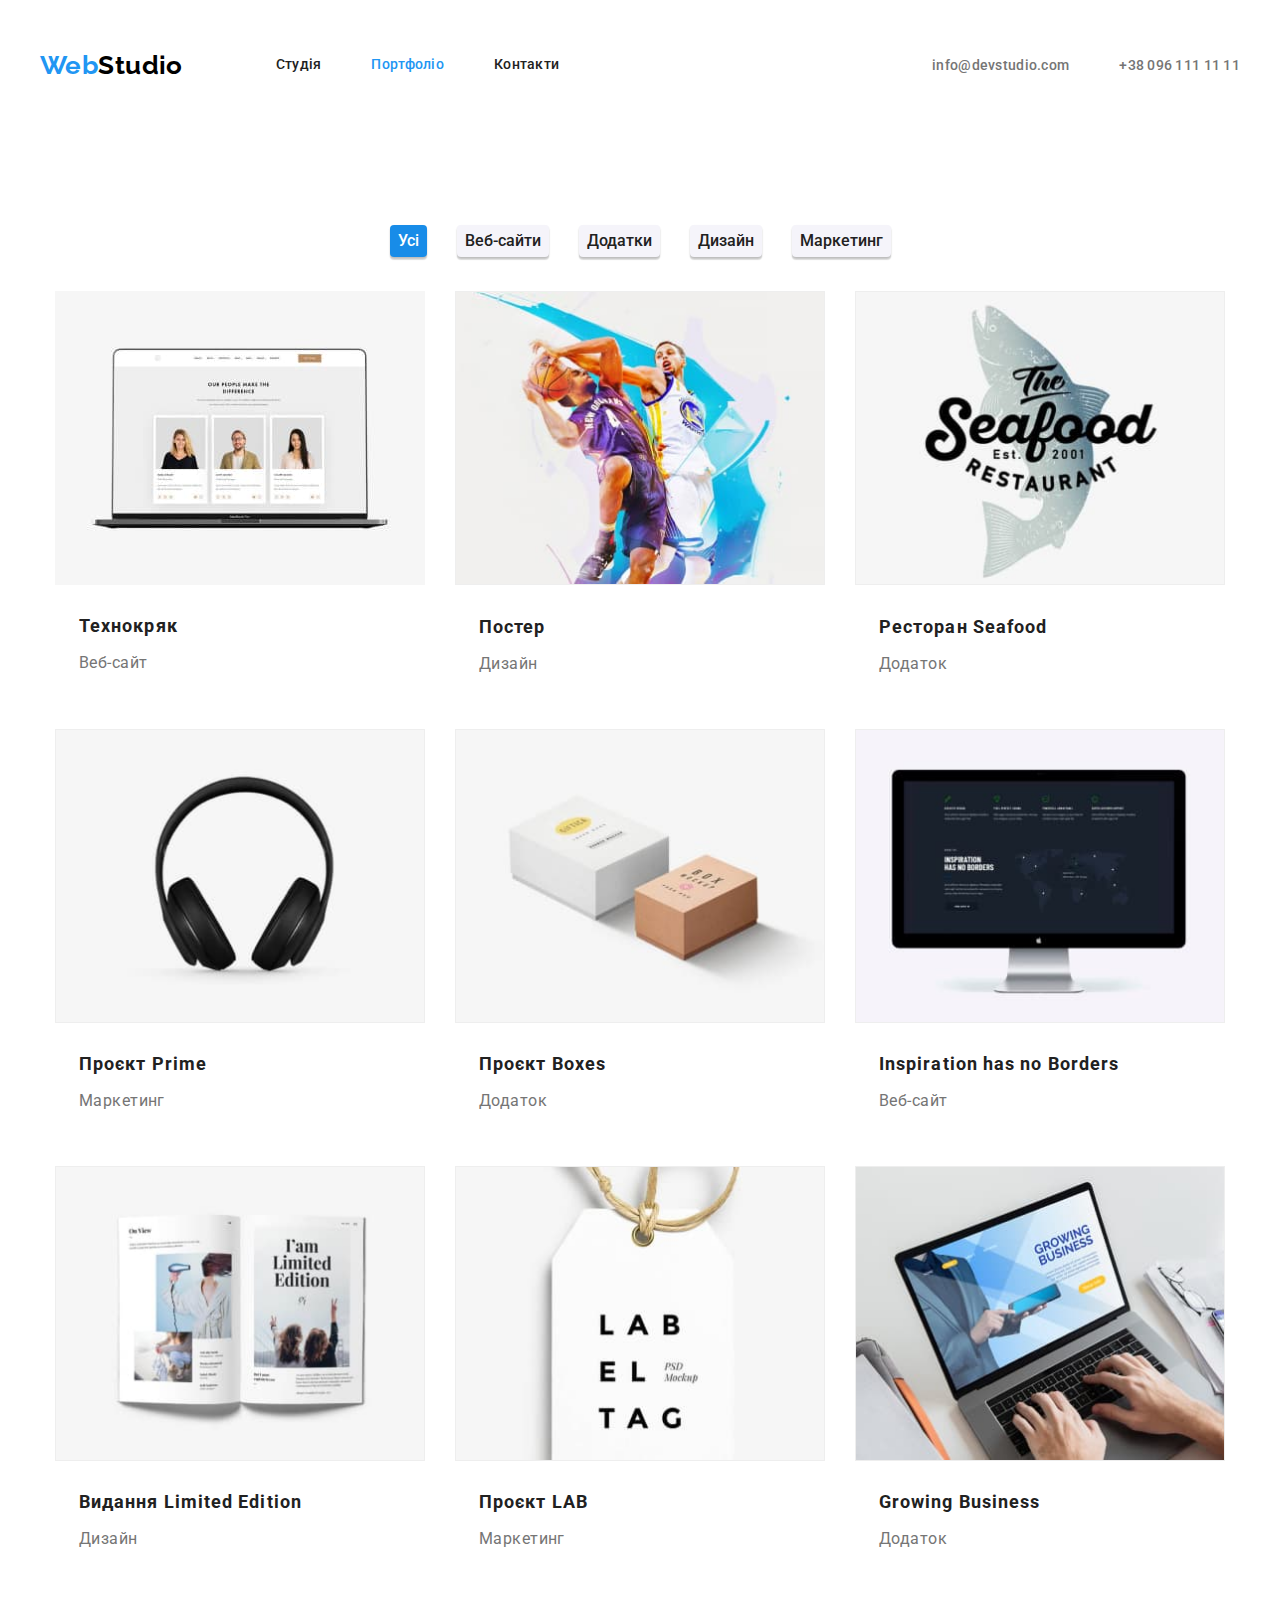
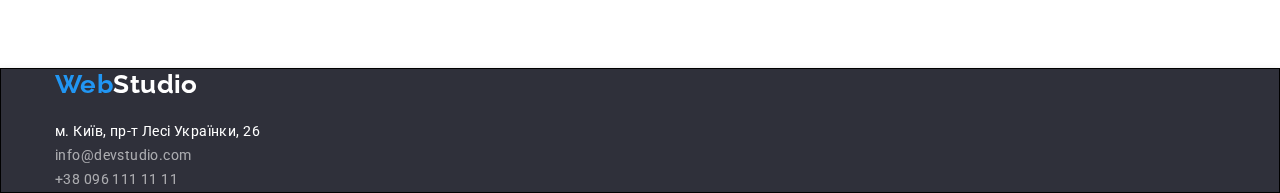
==== portfolio.html @ 43168169 "корректирует названия контейнеров" ====
<!DOCTYPE html>
<html lang="uk">
  <head>
    <meta charset="UTF-8" />
    <meta http-equiv="X-UA-Compatible" content="IE=edge" />
    <meta name="viewport" content="width=device-width, initial-scale=1.0" />
    <title>Document</title>
    <link
      href="https://fonts.googleapis.com/css2?family=Raleway:wght@700&family=Roboto:wght@400;500;700;900&display=swap"
      rel="stylesheet"
    />
    <link
      rel="stylesheet"
      href="https://cdnjs.cloudflare.com/ajax/libs/modern-normalize/1.1.0/modern-normalize.min.css"
    />
    <link rel="stylesheet" href="./css/styles.css" />
  </head>

  <body>
    <header>
      <div class="header container">
        <nav class="main nav">
          <a class="logo" href="./index.html"
            ><span class="color-logo">Web</span
            ><span class="black-logo">Studio</span></a
          >

          <ul class="link container">
            <li><a class="link" href="./index.html">Студія</a></li>
            <li>
              <a class="link current" href="./portfolio.html">Портфоліо</a>
            </li>
            <li><a class="link" href="#">Контакти</a></li>
          </ul>
        </nav>

        <ul class="contact container">
          <li>
            <a href="mailto:info@devstudio.com" class="contacts"
              >info@devstudio.com</a
            >
          </li>

          <li>
            <a href="tel:+380961111111" class="contacts">+38 096 111 11 11</a>
          </li>
        </ul>
      </div>
    </header>
    <main>
      <section class="section">
        <div class="buttons container">
          <h1 class="portfolio-title"></h1>
          <ul class="portfolio-list">
            <li>
              <button class="active button" type="button">Усі</button>
            </li>
            <li>
              <button class="portfolio-nav-button" type="button">
                Веб-сайти
              </button>
            </li>
            <li>
              <button class="portfolio-nav-button" type="button">
                Додатки
              </button>
            </li>
            <li>
              <button class="portfolio-nav-button" type="button">Дизайн</button>
            </li>
            <li>
              <button class="portfolio-nav-button" type="button">
                Маркетинг
              </button>
            </li>
          </ul>
        </div>

        <div class="post-list container">
          <ul class="images container">
            <li>
              <img
                src="./images/techno.jpg"
                alt="Презентація"
                width="370"
                height="294"
                class="demonstration-image-techno"
              />
              <div class="demonstration container">
                <h2 class="demonstration-title">Технокряк</h2>
                <p class="demonstration-text">Веб-сайт</p>
              </div>
            </li>
            <li>
              <img
                src="./images/basketball.jpg"
                alt="basketball"
                width="370"
                height="294"
                class="demonstration-image-basketball"
              />
              <div class="demonstration container">
                <h2 class="demonstration-title">Постер</h2>
                <p class="demonstration-text">Дизайн</p>
              </div>
            </li>
            <li>
              <img
                src="./images/fish.jpg"
                alt="Рибний ресторан"
                width="370"
                height="294"
                class="demonstration-image-fish"
              />
              <div class="demonstration container">
                <h2 class="demonstration-title">Ресторан Seafood</h2>
                <p class="demonstration-text">Додаток</p>
              </div>
            </li>
            <li>
              <img
                src="./images/headphones.jpg"
                alt="Навушники"
                width="370"
                height="294"
                class="demonstration-image-headphones"
              />
              <div class="demonstration container">
                <h2 class="demonstration-title">Проєкт Prime</h2>
                <p class="demonstration-text">Маркетинг</p>
              </div>
            </li>
            <li>
              <img
                src="./images/boxes.jpg"
                alt="Коробки"
                width="370"
                height="294"
                class="demonstration-image-boxes"
              />
              <div class="demonstration container">
                <h2 class="demonstration-title">Проєкт Boxes</h2>
                <p class="demonstration-text">Додаток</p>
              </div>
            </li>
            <li>
              <img
                src="./images/monitor.jpg"
                alt="Монітор"
                width="370"
                height="294"
                class="demonstration-image-monitor"
              />
              <div class="demonstration container">
                <h2 class="demonstration-title">Inspiration has no Borders</h2>
                <p class="demonstration-text">Веб-сайт</p>
              </div>
            </li>
            <li>
              <img
                src="./images/book.jpg"
                alt="Книга лімітоване видання"
                width="370"
                height="294"
                class="demonstration-image-book"
              />
              <div class="demonstration container">
                <h2 class="demonstration-title">Видання Limited Edition</h2>
                <p class="demonstration-text">Дизайн</p>
              </div>
            </li>
            <li>
              <img
                src="./images/lab.jpg"
                alt="Проект лаб"
                width="370"
                height="294"
                class="demonstration-image-lab"
              />
              <div class="demonstration container">
                <h2 class="demonstration-title">Проєкт LAB</h2>
                <p class="demonstration-text">Маркетинг</p>
              </div>
            </li>
            <li>
              <img
                src="./images/notebook.jpg"
                alt="Навчання на ноутбуці"
                width="370"
                height="294"
                class="demonstration-image-notebook"
              />
              <div class="demonstration container">
                <h2 class="demonstration-title">Growing Business</h2>
                <p class="demonstration-text">Додаток</p>
              </div>
            </li>
          </ul>
        </div>
      </section>
    </main>
    <footer class="footer">
      <div class="container-footer">
        <a class="footer-logo" href="./index.html"
          ><span class="color-logo">Web</span
          ><span class="white-logo">Studio</span></a
        >
        <address>
          <ul class="footer-list">
            <li>
              <a href="#" class="footer-adress">
                м. Київ, пр-т Лесі Українки, 26</a
              >
            </li>
            <li>
              <a href="mailto:info@devstudio.com" class="footer-contact"
                >info@devstudio.com</a
              >
            </li>
            <li>
              <a href="tel:+380961111111" class="footer-contact"
                >+38 096 111 11 11</a
              >
            </li>
          </ul>
        </address>
      </div>
    </footer>
  </body>
</html>
---- css/styles.css ----
:root {
  --color: #ffffff;
  --primary-text-color: #757575;
  --header-color: #212121;
  --accent-color: #2196f3;
  --accent-btn-color: #188ce8;
}

body {
  color: var(--color);
  font-family: "Roboto", sans-serif;
  letter-spacing: 0.03em;
  font-size: 14px;
  color: var(--header-color);
}

ul {
  list-style: none;
}

a {
  text-decoration: none;
}

h1,
h2,
h3,
p ul {
  margin: 0;
}

/* Container */

.container {
  padding-top: 94px;
  padding-bottom: 94px;
  margin-left: auto;
  margin-right: auto;
  padding: 0;
  margin: 0;
}

.section {
  padding-top: 94px;
  padding-bottom: 94px;
}

.section.work {
  padding-left: 15px;
  padding-right: 15px;
  margin: 0;
  padding-top: 0;
  padding-bottom: 0;
}

.section.comand {
  padding-left: 15px;
  padding-right: 15px;
}

.section.peculiarities {
  padding-left: 15px;
  padding-right: 15px;
}

.header {
  padding: 25px 0;
}

.container.header {
  display: flex;
  width: 1200px;
  margin-left: auto;
  margin-right: auto;
  justify-content: center;
  align-items: center;
}

.main.nav {
  display: flex;
}

.container.link {
  display: flex;
  align-items: center;
  column-gap: 50px;
  padding: 0;
  margin: 0;
}

.container.contact {
  display: flex;
  column-gap: 50px;
  margin-left: auto;
  padding-top: 32px;
  padding-bottom: 32px;
}

.container.hero {
  width: 1200px;
  flex-wrap: wrap;
  flex-direction: column;
  margin-left: auto;
  margin-right: auto;
}

.container.peculiarities {
  display: flex;
  margin-left: auto;
  margin-right: auto;
  padding-left: 15px;
  padding-right: 15px;
  align-items: center;
  width: 1200px;
}

.footer-logo {
  display: flex;
  margin: 0;
  padding: 0;
  margin-bottom: 20px;
}

.peculiarities-list {
  display: flex;
  margin: 0;
  padding: 0;
  column-gap: 30px;
}

.peculiarities-text {
  display: flex;
  padding: 0;
  margin: 0;
  column-gap: 30px;
}

.container.work {
  display: flex;
  width: 1200px;
  margin-left: auto;
  margin-right: auto;
  padding-left: 15px;
  padding-right: 15px;
  flex-wrap: wrap;
  justify-content: center;
}

.section-work-image-first,
.section-work-image-second,
.section-work-image-trird {
  box-shadow: 0px 1px 3px rgba(0, 0, 0, 0.12), 0px 1px 1px rgba(0, 0, 0, 0.14),
    0px 2px 1px rgba(0, 0, 0, 0.2);
  border-radius: 0px 0px 4px 4px;
  max-width: 100%;
}

.container.comand {
  display: flex;
  width: 1200px;
  margin-left: auto;
  margin-right: auto;
  padding-left: 15px;
  padding-right: 15px;
  flex-wrap: wrap;
  justify-content: center;
}

.section-comand-title {
  margin-bottom: 50px;
}

.section-comand-list {
  display: flex;
  padding: 0;
  margin: 0;
  column-gap: 30px;
}

.logo {
  display: flex;
  margin: 0;
  padding: 0;
  padding-top: 24px;
  padding-bottom: 25px;
  margin-right: 93px;
}

.visually-hidden {
  position: absolute;
  white-space: nowrap;
  width: 1px;
  height: 1px;
  overflow: hidden;
  border: 0;
  padding: 0;
  clip: rect(0 0 0 0);
  clip-path: inset(50%);
  margin: -1px;
}

.color-logo {
  font-family: "Raleway";
  font-style: normal;
  font-weight: 700;
  font-size: 26px;
  line-height: 1.19;
  color: var(--accent-color);
}

.black-logo {
  font-family: "Raleway";
  font-style: normal;
  font-weight: 700;
  font-size: 26px;
  line-height: 1.19;
  color: #000000;
}

.link.current {
  font-weight: 500;
  line-height: 1.14;
  letter-spacing: 0.02em;
  color: var(--accent-color);
  text-decoration: none;
}

.link {
  font-weight: 500;
  line-height: 1.14;
  letter-spacing: 0.02em;
  color: var(--header-color);
}

.contacts {
  color: var(--primary-text-color);
  font-weight: 500;
  line-height: 1.14;
  letter-spacing: 0.02em;
}

.section.hero {
  padding-top: 200px;
  padding-bottom: 200px;
  background: #2f303a;
}

.hero {
  margin-left: 0;
  margin-right: 0;
  align-items: center;
  padding-bottom: 30px;

  font-weight: 900;
  font-size: 44px;
  line-height: 1.36;
  text-align: center;
  letter-spacing: 0.06em;
  text-transform: uppercase;
  color: var(--color);
}

.section-hero-button:hover {
  box-shadow: 0px 4px 4px rgba(0, 0, 0, 0.15);
  border-radius: 4px;
}

.section-hero-button:focus {
  box-shadow: 0px 4px 4px rgba(0, 0, 0, 0.15);
  border-radius: 4px;
}

.section-hero-button {
  padding-top: 10px;
  padding-bottom: 10px;
  padding-left: 32px;
  padding-right: 32px;

  background: var(--accent-btn-color);
  cursor: pointer;
  box-shadow: 0px 4px 4px rgba(0, 0, 0, 0.15);
  border-radius: 4px;
  font-family: inherit;
  font-style: normal;
  font-weight: 700;
  font-size: 16px;
  line-height: 1.88;
  align-items: center;
  text-align: center;
  letter-spacing: 0.06em;
  color: var(--color);
  border: none;
}

.container-about {
  width: 270px;
}

.peculiarities-title {
  font-size: 14px;
  line-height: 1.14;
  text-transform: uppercase;
  margin-bottom: 10px;
}

.peculiarities-text {
  line-height: 1.71;
  color: var(--primary-text-color);
}

.section-title {
  margin-bottom: 50px;
  text-align: center;
  font-size: 36px;
  line-height: 1.16;
}

.container-work-list {
  padding: 0;
  margin: 0;
  display: flex;
  column-gap: 30px;
}

.section-comand-title {
  font-size: 36px;
  line-height: 1.17;
  text-align: center;
}

.section-comand {
  filter: drop-shadow(0px 4px 4px rgba(0, 0, 0, 0.25));
}

.section-comand-list {
  background: #f5f4fa;
  box-shadow: 0px 4px 4px rgba(0, 0, 0, 0.25);
}

.section-comand-image-first,
.section-comand-image-second,
.section-comand-image-trird,
.section-comand-image-fourth {
  max-width: 100%;
  height: auto;
  background: var(--color);
  border-radius: 0px 0px 4px 4px;
}

.section-comand-name {
  padding-bottom: 10px;
  font-weight: 500;
  font-size: 16px;
  line-height: 1.19;
  text-align: center;
}

.section-comand-text {
  margin: 0;
  margin-bottom: 30px;
  padding: 0;
  font-size: 16px;
  line-height: 1.19;
  text-align: center;
  color: var(--primary-text-color);
}

.portfolio.nav {
  padding-top: 94px;
  padding-bottom: 94px;
}

.container.buttons {
  align-items: center;
  display: flex;
  padding: 0;
  margin: 0;
  margin-left: auto;
  margin-right: auto;
  padding-left: 15px;
  padding-right: 15px;
  flex-wrap: wrap;
  width: 1200px;
  justify-content: center;
  margin-bottom: 34px;
}

.portfolio-nav {
  filter: drop-shadow(0px 4px 4px rgba(0, 0, 0, 0.25));
}

.portfolio-list {
  display: flex;
  padding: 0;
  margin: 0;
  column-gap: 30px;
}

.demonstration-image-techno,
.demonstration-image-basketball,
.demonstration-image-fish,
.demonstration-image-headphones,
.demonstration-image-boxes,
.demonstration-image-monitor,
.demonstration-image-book,
.demonstration-image-lab,
.demonstration-image-notebook {
  max-width: 100%;
  height: auto;
}

.container.post-list {
  display: flex;
  padding: 0;
  margin: 0;
  width: 1200px;
  margin-left: auto;
  margin-right: auto;
  padding-left: 15px;
  padding-right: 15px;
}

.container.images {
  padding: 0;
  margin: 0;
  display: flex;
  gap: 30px;
  flex-wrap: wrap;
}

.portfolio-nav-button:hover {
  background: var(--accent-btn-color);
}

.portfolio-nav-button:focus {
  background: var(--accent-btn-color);
}

.portfolio-nav-button {
  color: #212121;
  background: #f5f4fa;
  border-radius: 4px;
  font-family: inherit;
  font-style: normal;
  font-weight: 500;
  font-size: 16px;
  line-height: 1.63;
  text-align: center;
  border-color: transparent;
  cursor: pointer;
  box-shadow: 0px 3px 1px rgba(0, 0, 0, 0.1), 0px 1px 2px rgba(0, 0, 0, 0.08),
    0px 2px 2px rgba(0, 0, 0, 0.12);
  border-radius: 4px;
}

.active.button {
  color: #ffffff;
  background: var(--accent-btn-color);
  border-radius: 4px;
  font-family: inherit;
  font-style: normal;
  font-weight: 500;
  font-size: 16px;
  line-height: 1.63;
  text-align: center;
  border-color: transparent;
  cursor: pointer;
  box-shadow: 0px 3px 1px rgba(0, 0, 0, 0.1), 0px 1px 2px rgba(0, 0, 0, 0.08),
    0px 2px 2px rgba(0, 0, 0, 0.12);
  border-radius: 4px;
}

.active.button:hover {
  color: var(--color);
}

.active.button:focus {
  color: var(--color);
}

.demonstration-image-techno {
  background: var(--color);
}

.demonstration-image-basketball {
  background: var(--color);
  border: 1px solid #eeeeee;
}

.demonstration-image-fish {
  background: var(--color);
  border: 1px solid #eeeeee;
}

.demonstration-image-headphones {
  background: var(--color);
  border: 1px solid #eeeeee;
}

.demonstration-image-boxes {
  background: var(--color);
  border: 1px solid #eeeeee;
}

.demonstration-image-monitor {
  background: var(--color);
  border: 1px solid #eeeeee;
}

.demonstration-image-book {
  background: var(--color);
  border: 1px solid #eeeeee;
}

.demonstration-image-lab {
  background: var(--color);
  border: 1px solid #eeeeee;
}

.demonstration-image-notebook {
  background: var(--color);
  border: 1px solid #eeeeee;
}

.container.demonstration {
  padding-top: 20px;
  padding-bottom: 20px;
  padding-left: 24px;
  padding-right: 24px;
}

.demonstration-title {
  padding: 0;
  margin: 0;
  margin-bottom: 4px;
  font-size: 18px;
  line-height: 2;
  letter-spacing: 0.06em;
}

.demonstration-text {
  padding: 0;
  margin: 0;
  font-size: 16px;
  line-height: 1.88;
  color: var(--primary-text-color);
}

.footer {
  filter: drop-shadow(0px 4px 4px rgba(0, 0, 0, 0.25));
  background: #2f303a;
  border: 1px solid #000000;
}

.white-logo {
  font-family: "Raleway";
  font-style: normal;
  font-weight: 700;
  font-size: 26px;
  line-height: 1.19;
  color: var(--color);
}

.container-footer {
  display: flex;
  width: 1200px;
  padding: 0;
  margin: 0;
  flex-direction: column;
  flex-wrap: wrap;
  margin-left: auto;
  margin-right: auto;
  padding-left: 15px;
  padding-right: 15px;
}

.footer-list {
  display: flex;

  margin: 0;
  padding: 0;
  flex-direction: column;
}

.footer-list .footer-adress {
  margin: 0;
  padding: 0;
  margin-bottom: 9px;
  font-style: normal;
  line-height: 1.71;
  color: var(--color);
  text-decoration: none;
}

.footer-contact {
  margin: 0;
  padding: 0;
  margin-bottom: 9px;
  font-style: normal;
  line-height: 1.71;
  color: rgba(255, 255, 255, 0.6);
}

.footer-contact:hover {
  color: var(--accent-color);
}

..footer-contact:focus {
  color: var(--accent-color);
}
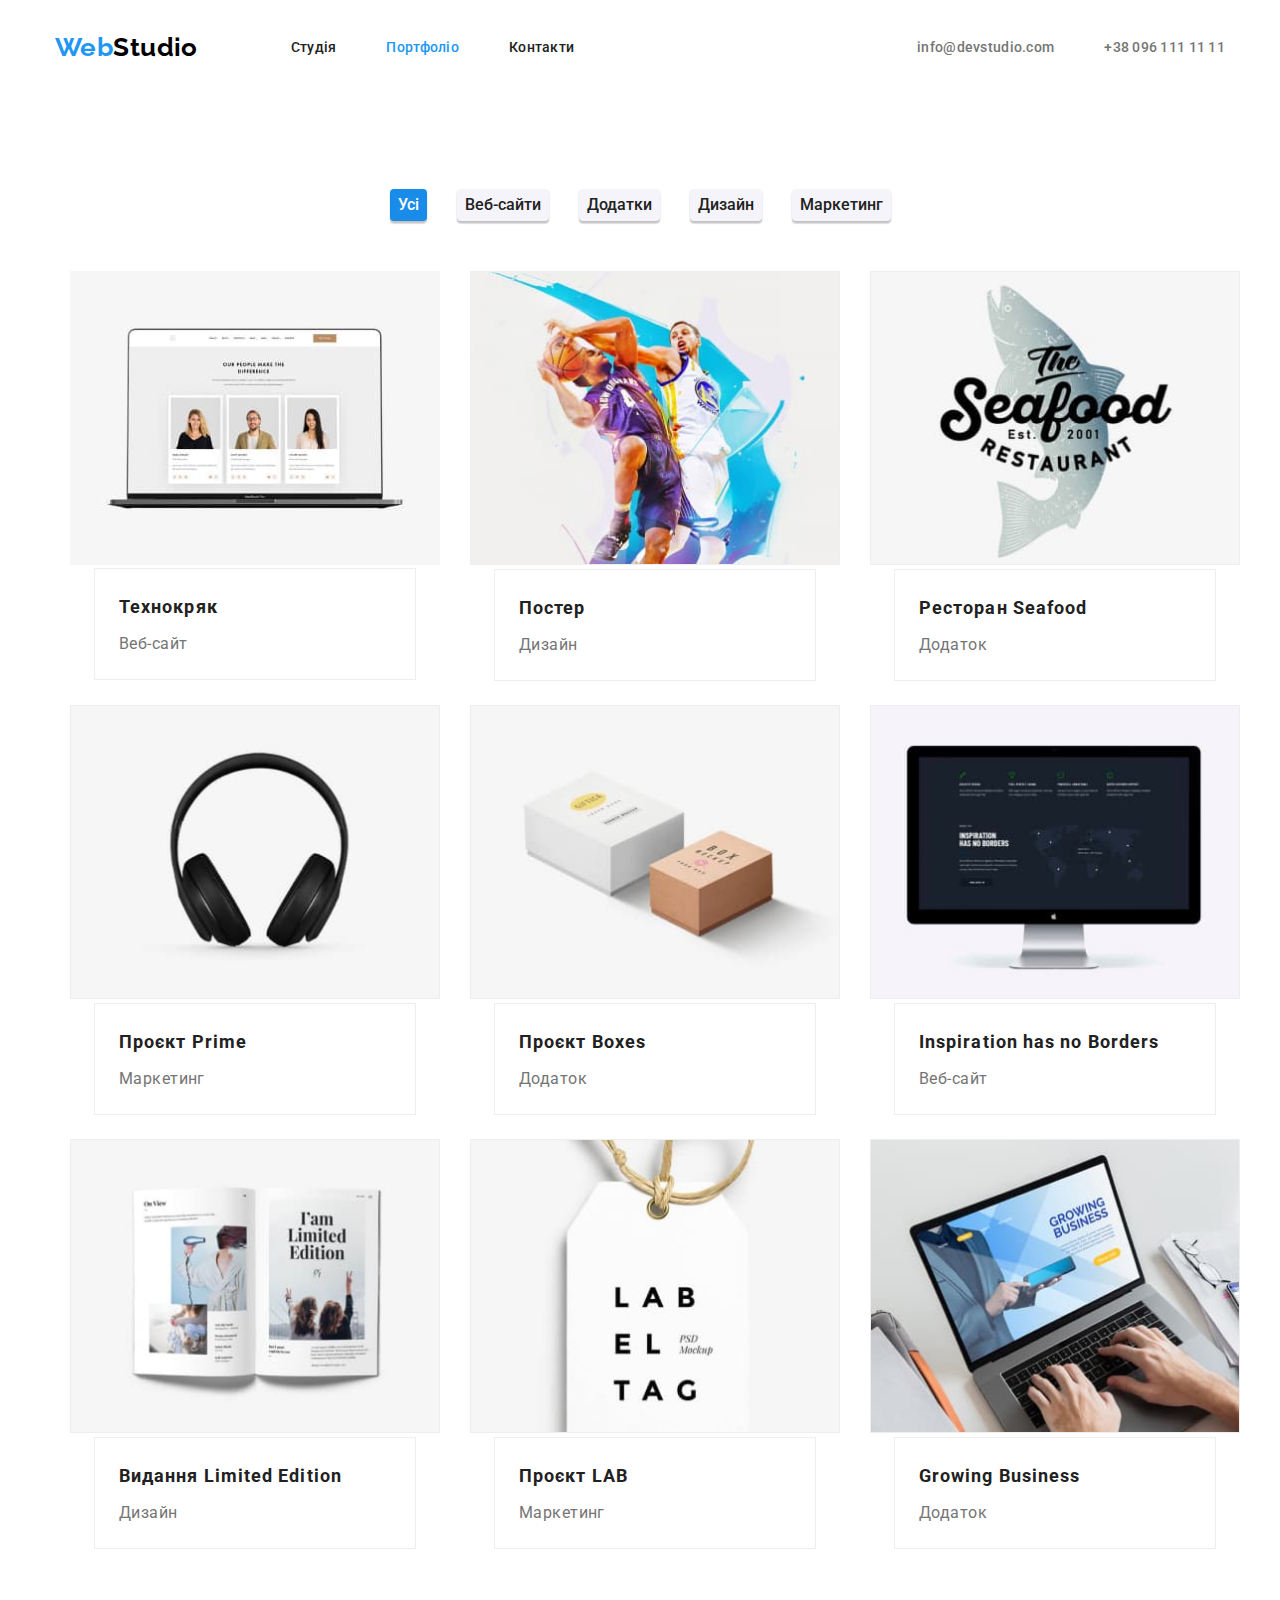
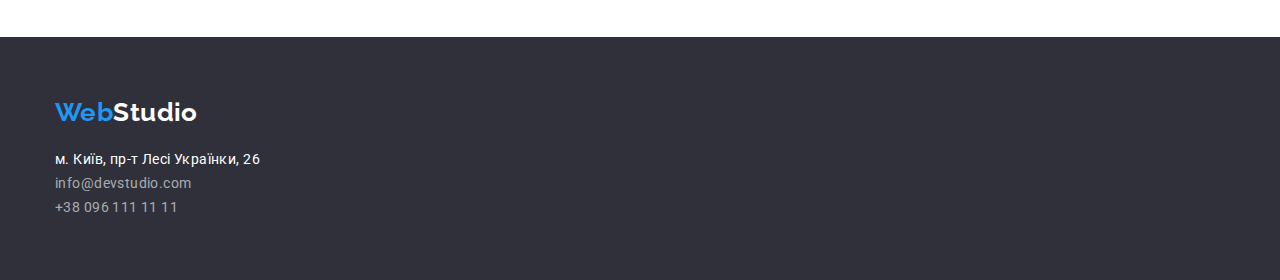
==== commit ea849cef: "создает корректировки" ====
--- a/portfolio.html
+++ b/portfolio.html
@@ -17,7 +17,7 @@
   </head>
 
   <body>
-    <header>
+    <header class="header">
       <div class="header container">
         <nav class="main nav">
           <a class="logo" href="./index.html"
@@ -25,7 +25,7 @@
             ><span class="black-logo">Studio</span></a
           >
 
-          <ul class="link container">
+          <ul class="links">
             <li><a class="link" href="./index.html">Студія</a></li>
             <li>
               <a class="link current" href="./portfolio.html">Портфоліо</a>
@@ -34,7 +34,7 @@
           </ul>
         </nav>
 
-        <ul class="contact container">
+        <ul class="contact">
           <li>
             <a href="mailto:info@devstudio.com" class="contacts"
               >info@devstudio.com</a
@@ -78,7 +78,7 @@
 
         <div class="post-list container">
           <ul class="images container">
-            <li>
+            <li class="post">
               <img
                 src="./images/techno.jpg"
                 alt="Презентація"
@@ -91,7 +91,7 @@
                 <p class="demonstration-text">Веб-сайт</p>
               </div>
             </li>
-            <li>
+            <li class="post">
               <img
                 src="./images/basketball.jpg"
                 alt="basketball"
@@ -104,7 +104,7 @@
                 <p class="demonstration-text">Дизайн</p>
               </div>
             </li>
-            <li>
+            <li class="post">
               <img
                 src="./images/fish.jpg"
                 alt="Рибний ресторан"
@@ -117,7 +117,7 @@
                 <p class="demonstration-text">Додаток</p>
               </div>
             </li>
-            <li>
+            <li class="post">
               <img
                 src="./images/headphones.jpg"
                 alt="Навушники"
@@ -130,7 +130,7 @@
                 <p class="demonstration-text">Маркетинг</p>
               </div>
             </li>
-            <li>
+            <li class="post">
               <img
                 src="./images/boxes.jpg"
                 alt="Коробки"
@@ -143,7 +143,7 @@
                 <p class="demonstration-text">Додаток</p>
               </div>
             </li>
-            <li>
+            <li class="post">
               <img
                 src="./images/monitor.jpg"
                 alt="Монітор"
@@ -156,7 +156,7 @@
                 <p class="demonstration-text">Веб-сайт</p>
               </div>
             </li>
-            <li>
+            <li class="post">
               <img
                 src="./images/book.jpg"
                 alt="Книга лімітоване видання"
@@ -169,7 +169,7 @@
                 <p class="demonstration-text">Дизайн</p>
               </div>
             </li>
-            <li>
+            <li class="post">
               <img
                 src="./images/lab.jpg"
                 alt="Проект лаб"
@@ -182,7 +182,7 @@
                 <p class="demonstration-text">Маркетинг</p>
               </div>
             </li>
-            <li>
+            <li class="post">
               <img
                 src="./images/notebook.jpg"
                 alt="Навчання на ноутбуці"
@@ -199,15 +199,16 @@
         </div>
       </section>
     </main>
+    
     <footer class="footer">
-      <div class="container-footer">
+      <div class="container">
         <a class="footer-logo" href="./index.html"
           ><span class="color-logo">Web</span
           ><span class="white-logo">Studio</span></a
         >
         <address>
           <ul class="footer-list">
-            <li>
+            <li">
               <a href="#" class="footer-adress">
                 м. Київ, пр-т Лесі Українки, 26</a
               >
--- a/css/styles.css
+++ b/css/styles.css
@@ -32,12 +32,11 @@
 /* Container */
 
 .container {
-  padding-top: 94px;
-  padding-bottom: 94px;
   margin-left: auto;
   margin-right: auto;
-  padding: 0;
-  margin: 0;
+  width: 1200px;
+  padding-left: 15px;
+  padding-right: 15px;
 }
 
 .section {
@@ -45,79 +44,41 @@
   padding-bottom: 94px;
 }
 
-.section.work {
-  padding-left: 15px;
-  padding-right: 15px;
-  margin: 0;
+.container.header {
+  display: flex;
+  align-items: center;
+}
+
+.main.nav {
+  display: flex;
+  padding: 25px 0;
+}
+
+.links {
+  display: flex;
+  align-items: center;
+  column-gap: 50px;
+  padding: 0;
+  margin: 0;
+}
+
+.contact {
+  display: flex;
+  column-gap: 50px;
+  margin-left: auto;
+  padding: 25px 0;
+}
+
+.container.hero {
+  width: 696px;
+  text-align: center;
   padding-top: 0;
   padding-bottom: 0;
 }
 
-.section.comand {
-  padding-left: 15px;
-  padding-right: 15px;
-}
-
-.section.peculiarities {
-  padding-left: 15px;
-  padding-right: 15px;
-}
-
-.header {
-  padding: 25px 0;
-}
-
-.container.header {
-  display: flex;
-  width: 1200px;
-  margin-left: auto;
-  margin-right: auto;
-  justify-content: center;
-  align-items: center;
-}
-
-.main.nav {
-  display: flex;
-}
-
-.container.link {
-  display: flex;
-  align-items: center;
-  column-gap: 50px;
-  padding: 0;
-  margin: 0;
-}
-
-.container.contact {
-  display: flex;
-  column-gap: 50px;
-  margin-left: auto;
-  padding-top: 32px;
-  padding-bottom: 32px;
-}
-
-.container.hero {
-  width: 1200px;
-  flex-wrap: wrap;
-  flex-direction: column;
-  margin-left: auto;
-  margin-right: auto;
-}
-
-.container.peculiarities {
-  display: flex;
-  margin-left: auto;
-  margin-right: auto;
-  padding-left: 15px;
-  padding-right: 15px;
-  align-items: center;
-  width: 1200px;
-}
-
 .footer-logo {
-  display: flex;
-  margin: 0;
-  padding: 0;
+  width: 145px;
+  display: block;
   margin-bottom: 20px;
 }
 
@@ -135,15 +96,9 @@
   column-gap: 30px;
 }
 
-.container.work {
-  display: flex;
-  width: 1200px;
-  margin-left: auto;
-  margin-right: auto;
-  padding-left: 15px;
-  padding-right: 15px;
-  flex-wrap: wrap;
-  justify-content: center;
+.section-post {
+  background: #f5f4fa;
+  box-shadow: 0px 4px 4px rgb(0 0 0 / 25%);
 }
 
 .section-work-image-first,
@@ -155,35 +110,11 @@
   max-width: 100%;
 }
 
-.container.comand {
-  display: flex;
-  width: 1200px;
-  margin-left: auto;
-  margin-right: auto;
-  padding-left: 15px;
-  padding-right: 15px;
-  flex-wrap: wrap;
-  justify-content: center;
-}
-
-.section-comand-title {
-  margin-bottom: 50px;
-}
-
 .section-comand-list {
   display: flex;
   padding: 0;
   margin: 0;
   column-gap: 30px;
-}
-
-.logo {
-  display: flex;
-  margin: 0;
-  padding: 0;
-  padding-top: 24px;
-  padding-bottom: 25px;
-  margin-right: 93px;
 }
 
 .visually-hidden {
@@ -199,6 +130,10 @@
   margin: -1px;
 }
 
+.container .logo {
+  margin-right: 93px;
+}
+
 .color-logo {
   font-family: "Raleway";
   font-style: normal;
@@ -245,10 +180,7 @@
   background: #2f303a;
 }
 
-.hero {
-  margin-left: 0;
-  margin-right: 0;
-  align-items: center;
+.hero-title {
   padding-bottom: 30px;
 
   font-weight: 900;
@@ -292,6 +224,10 @@
   border: none;
 }
 
+.section.about {
+  padding: 0;
+}
+
 .container-about {
   width: 270px;
 }
@@ -323,6 +259,7 @@
 }
 
 .section-comand-title {
+  margin-bottom: 50px;
   font-size: 36px;
   line-height: 1.17;
   text-align: center;
@@ -330,11 +267,6 @@
 
 .section-comand {
   filter: drop-shadow(0px 4px 4px rgba(0, 0, 0, 0.25));
-}
-
-.section-comand-list {
-  background: #f5f4fa;
-  box-shadow: 0px 4px 4px rgba(0, 0, 0, 0.25);
 }
 
 .section-comand-image-first,
@@ -348,7 +280,8 @@
 }
 
 .section-comand-name {
-  padding-bottom: 10px;
+  padding-top: 30px;
+  margin-bottom: 10px;
   font-weight: 500;
   font-size: 16px;
   line-height: 1.19;
@@ -357,8 +290,7 @@
 
 .section-comand-text {
   margin: 0;
-  margin-bottom: 30px;
-  padding: 0;
+  padding-bottom: 30px;
   font-size: 16px;
   line-height: 1.19;
   text-align: center;
@@ -373,16 +305,7 @@
 .container.buttons {
   align-items: center;
   display: flex;
-  padding: 0;
-  margin: 0;
-  margin-left: auto;
-  margin-right: auto;
-  padding-left: 15px;
-  padding-right: 15px;
-  flex-wrap: wrap;
-  width: 1200px;
   justify-content: center;
-  margin-bottom: 34px;
 }
 
 .portfolio-nav {
@@ -394,6 +317,7 @@
   padding: 0;
   margin: 0;
   column-gap: 30px;
+  margin-bottom: 50px;
 }
 
 .demonstration-image-techno,
@@ -409,20 +333,14 @@
   height: auto;
 }
 
-.container.post-list {
-  display: flex;
-  padding: 0;
-  margin: 0;
-  width: 1200px;
-  margin-left: auto;
-  margin-right: auto;
-  padding-left: 15px;
-  padding-right: 15px;
+.post {
+  width: 370px;
+  height: 404px;
 }
 
 .container.images {
-  padding: 0;
-  margin: 0;
+  margin-top: 0;
+  margin-bottom: 0;
   display: flex;
   gap: 30px;
   flex-wrap: wrap;
@@ -527,6 +445,8 @@
   padding-bottom: 20px;
   padding-left: 24px;
   padding-right: 24px;
+  border: 1px solid #eeeeee;
+  width: 322px;
 }
 
 .demonstration-title {
@@ -547,9 +467,10 @@
 }
 
 .footer {
-  filter: drop-shadow(0px 4px 4px rgba(0, 0, 0, 0.25));
+  padding-top: 60px;
+  padding-bottom: 60px;
+
   background: #2f303a;
-  border: 1px solid #000000;
 }
 
 .white-logo {
@@ -561,22 +482,10 @@
   color: var(--color);
 }
 
-.container-footer {
-  display: flex;
-  width: 1200px;
-  padding: 0;
-  margin: 0;
-  flex-direction: column;
-  flex-wrap: wrap;
-  margin-left: auto;
-  margin-right: auto;
-  padding-left: 15px;
-  padding-right: 15px;
-}
-
 .footer-list {
-  display: flex;
-
+  gap: 9px;
+  display: block;
+  width: 231px;
   margin: 0;
   padding: 0;
   flex-direction: column;
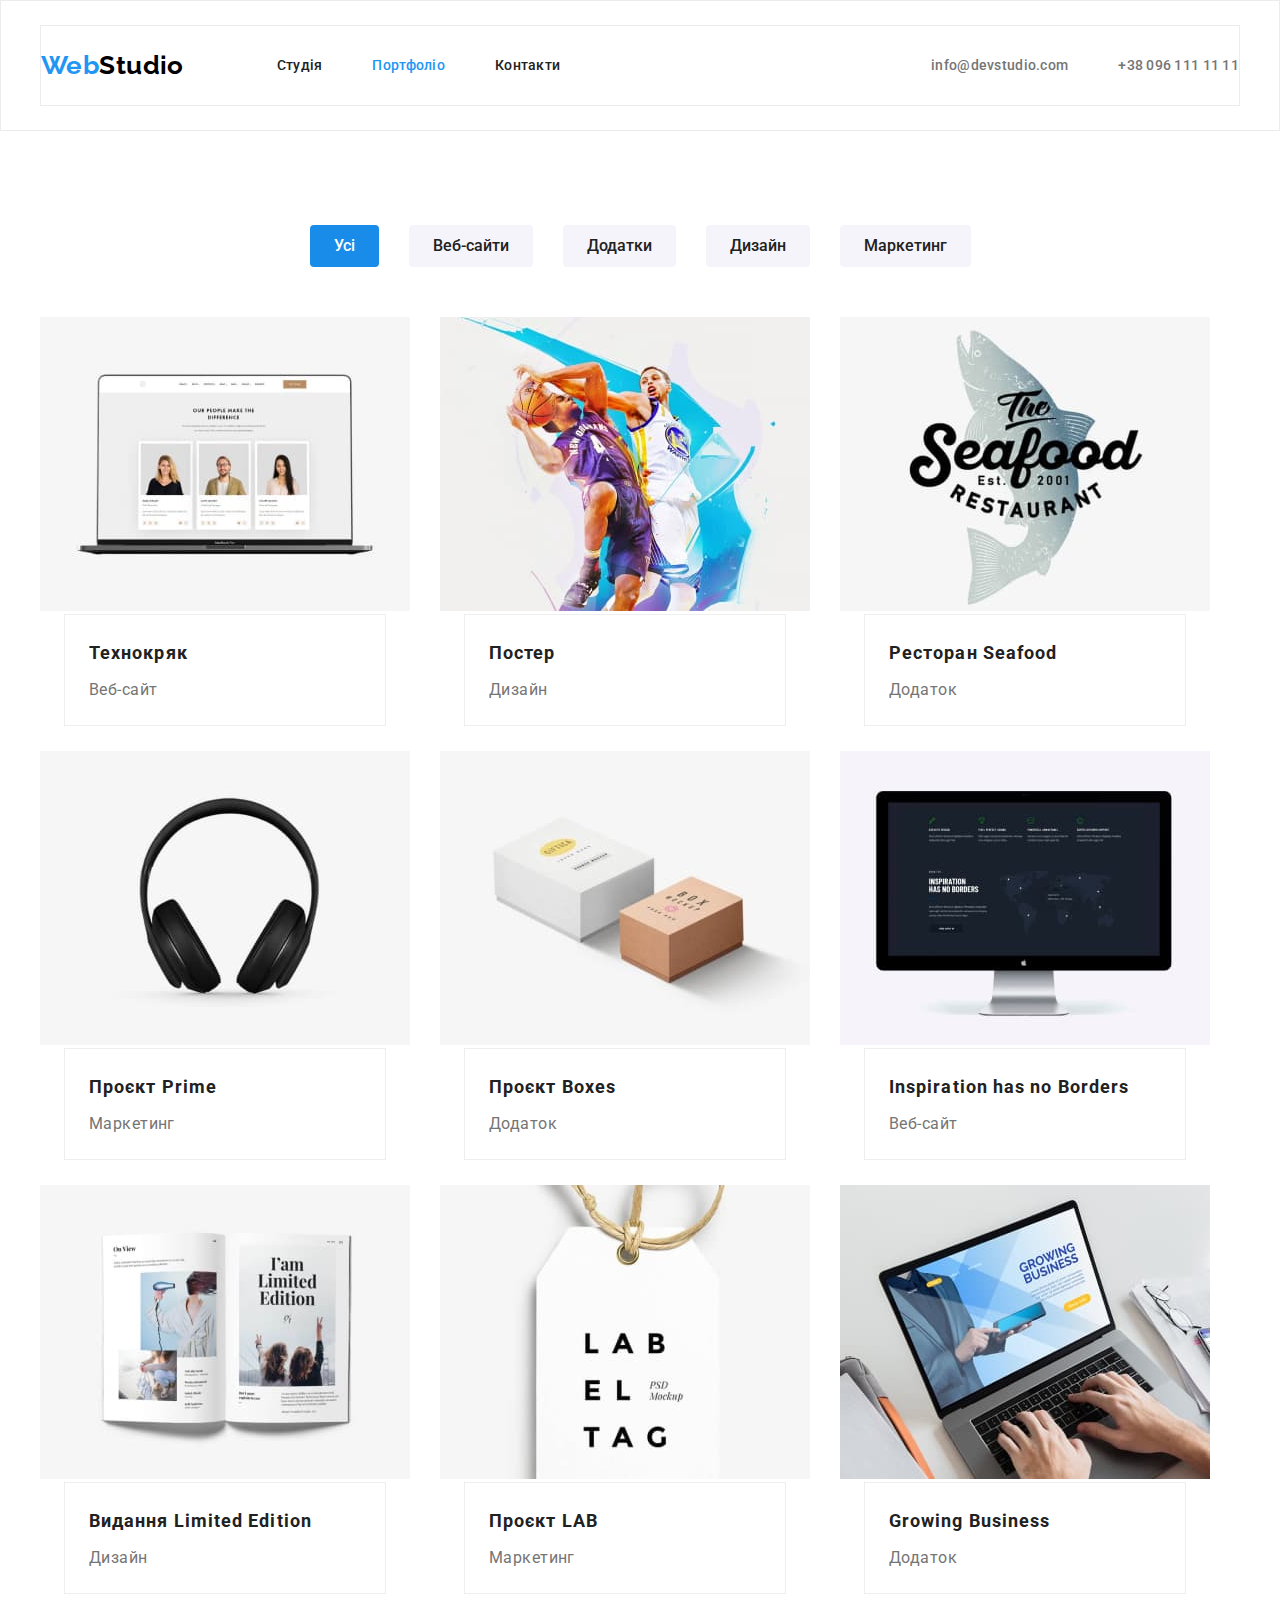
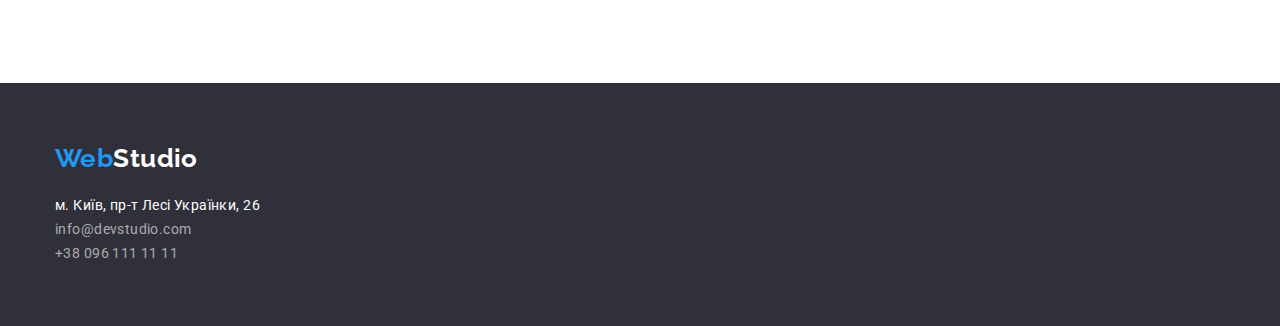
==== commit b9961788: "вносит изменения" ====
--- a/portfolio.html
+++ b/portfolio.html
@@ -76,7 +76,6 @@
           </ul>
         </div>
 
-        <div class="post-list container">
           <ul class="images container">
             <li class="post">
               <img
@@ -84,7 +83,7 @@
                 alt="Презентація"
                 width="370"
                 height="294"
-                class="demonstration-image-techno"
+      
               />
               <div class="demonstration container">
                 <h2 class="demonstration-title">Технокряк</h2>
@@ -97,7 +96,7 @@
                 alt="basketball"
                 width="370"
                 height="294"
-                class="demonstration-image-basketball"
+              
               />
               <div class="demonstration container">
                 <h2 class="demonstration-title">Постер</h2>
@@ -110,7 +109,7 @@
                 alt="Рибний ресторан"
                 width="370"
                 height="294"
-                class="demonstration-image-fish"
+  
               />
               <div class="demonstration container">
                 <h2 class="demonstration-title">Ресторан Seafood</h2>
@@ -123,7 +122,7 @@
                 alt="Навушники"
                 width="370"
                 height="294"
-                class="demonstration-image-headphones"
+              
               />
               <div class="demonstration container">
                 <h2 class="demonstration-title">Проєкт Prime</h2>
@@ -136,7 +135,7 @@
                 alt="Коробки"
                 width="370"
                 height="294"
-                class="demonstration-image-boxes"
+    
               />
               <div class="demonstration container">
                 <h2 class="demonstration-title">Проєкт Boxes</h2>
@@ -149,7 +148,7 @@
                 alt="Монітор"
                 width="370"
                 height="294"
-                class="demonstration-image-monitor"
+        
               />
               <div class="demonstration container">
                 <h2 class="demonstration-title">Inspiration has no Borders</h2>
@@ -162,7 +161,7 @@
                 alt="Книга лімітоване видання"
                 width="370"
                 height="294"
-                class="demonstration-image-book"
+  
               />
               <div class="demonstration container">
                 <h2 class="demonstration-title">Видання Limited Edition</h2>
@@ -175,7 +174,7 @@
                 alt="Проект лаб"
                 width="370"
                 height="294"
-                class="demonstration-image-lab"
+
               />
               <div class="demonstration container">
                 <h2 class="demonstration-title">Проєкт LAB</h2>
@@ -188,7 +187,7 @@
                 alt="Навчання на ноутбуці"
                 width="370"
                 height="294"
-                class="demonstration-image-notebook"
+          
               />
               <div class="demonstration container">
                 <h2 class="demonstration-title">Growing Business</h2>
--- a/css/styles.css
+++ b/css/styles.css
@@ -12,6 +12,7 @@
   letter-spacing: 0.03em;
   font-size: 14px;
   color: var(--header-color);
+  background-color: var(--color);
 }
 
 ul {
@@ -44,6 +45,11 @@
   padding-bottom: 94px;
 }
 
+.header {
+  padding: 24px 0;
+  border: 1px solid #ececec;
+}
+
 .container.header {
   display: flex;
   align-items: center;
@@ -51,7 +57,7 @@
 
 .main.nav {
   display: flex;
-  padding: 25px 0;
+  margin-right: auto;
 }
 
 .links {
@@ -66,7 +72,8 @@
   display: flex;
   column-gap: 50px;
   margin-left: auto;
-  padding: 25px 0;
+  margin: 0;
+  padding: 0;
 }
 
 .container.hero {
@@ -74,6 +81,10 @@
   text-align: center;
   padding-top: 0;
   padding-bottom: 0;
+}
+
+.section.team {
+  background: #f5f4fa;
 }
 
 .footer-logo {
@@ -97,7 +108,7 @@
 }
 
 .section-post {
-  background: #f5f4fa;
+  background: var(--color);
   box-shadow: 0px 4px 4px rgb(0 0 0 / 25%);
 }
 
@@ -320,19 +331,6 @@
   margin-bottom: 50px;
 }
 
-.demonstration-image-techno,
-.demonstration-image-basketball,
-.demonstration-image-fish,
-.demonstration-image-headphones,
-.demonstration-image-boxes,
-.demonstration-image-monitor,
-.demonstration-image-book,
-.demonstration-image-lab,
-.demonstration-image-notebook {
-  max-width: 100%;
-  height: auto;
-}
-
 .post {
   width: 370px;
   height: 404px;
@@ -344,17 +342,22 @@
   display: flex;
   gap: 30px;
   flex-wrap: wrap;
+  padding: 0;
 }
 
 .portfolio-nav-button:hover {
   background: var(--accent-btn-color);
+  color: #ffffff;
 }
 
 .portfolio-nav-button:focus {
   background: var(--accent-btn-color);
+  color: #ffffff;
 }
 
 .portfolio-nav-button {
+  padding: 6px 22px;
+
   color: #212121;
   background: #f5f4fa;
   border-radius: 4px;
@@ -366,12 +369,12 @@
   text-align: center;
   border-color: transparent;
   cursor: pointer;
-  box-shadow: 0px 3px 1px rgba(0, 0, 0, 0.1), 0px 1px 2px rgba(0, 0, 0, 0.08),
-    0px 2px 2px rgba(0, 0, 0, 0.12);
   border-radius: 4px;
 }
 
 .active.button {
+  padding: 6px 22px;
+
   color: #ffffff;
   background: var(--accent-btn-color);
   border-radius: 4px;
@@ -383,8 +386,6 @@
   text-align: center;
   border-color: transparent;
   cursor: pointer;
-  box-shadow: 0px 3px 1px rgba(0, 0, 0, 0.1), 0px 1px 2px rgba(0, 0, 0, 0.08),
-    0px 2px 2px rgba(0, 0, 0, 0.12);
   border-radius: 4px;
 }
 
@@ -483,7 +484,6 @@
 }
 
 .footer-list {
-  gap: 9px;
   display: block;
   width: 231px;
   margin: 0;
@@ -494,7 +494,6 @@
 .footer-list .footer-adress {
   margin: 0;
   padding: 0;
-  margin-bottom: 9px;
   font-style: normal;
   line-height: 1.71;
   color: var(--color);
@@ -504,7 +503,6 @@
 .footer-contact {
   margin: 0;
   padding: 0;
-  margin-bottom: 9px;
   font-style: normal;
   line-height: 1.71;
   color: rgba(255, 255, 255, 0.6);
@@ -517,3 +515,7 @@
 ..footer-contact:focus {
   color: var(--accent-color);
 }
+
+.footer-link {
+  margin-bottom: 9px;
+}
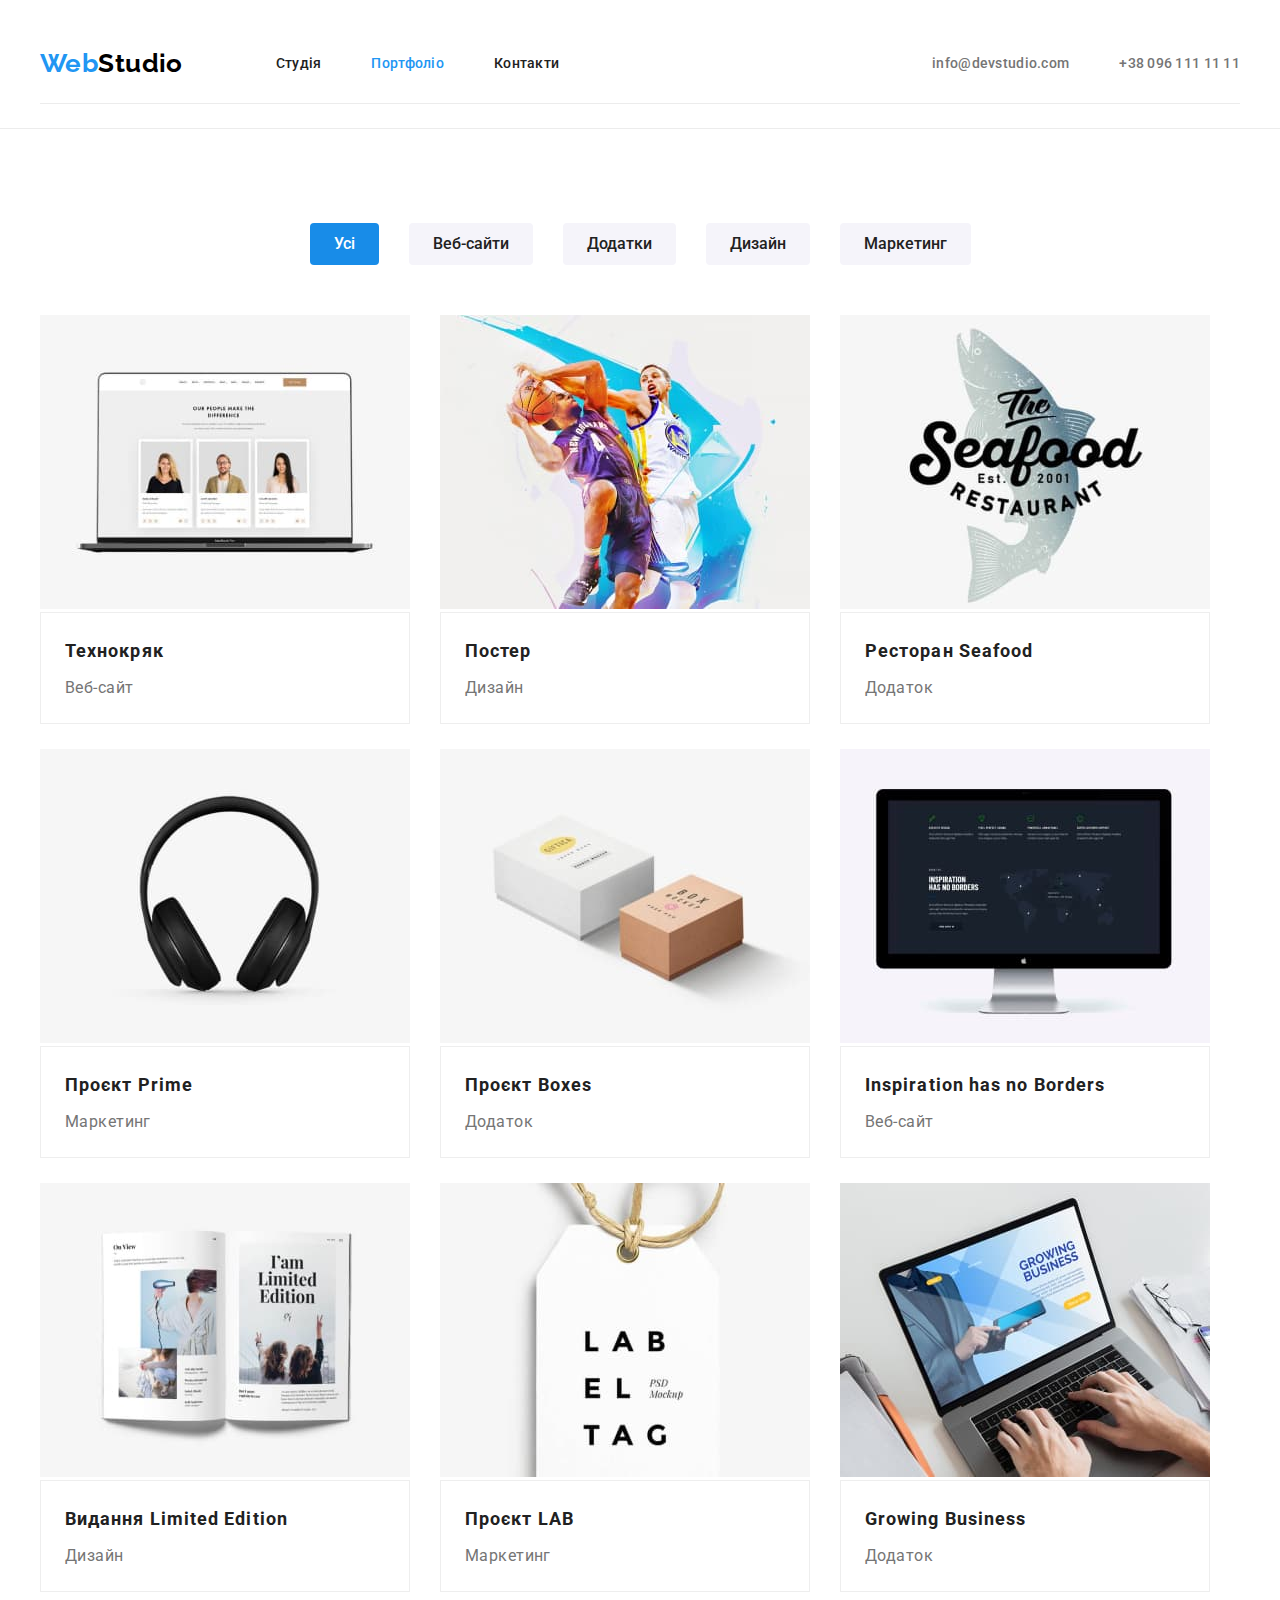
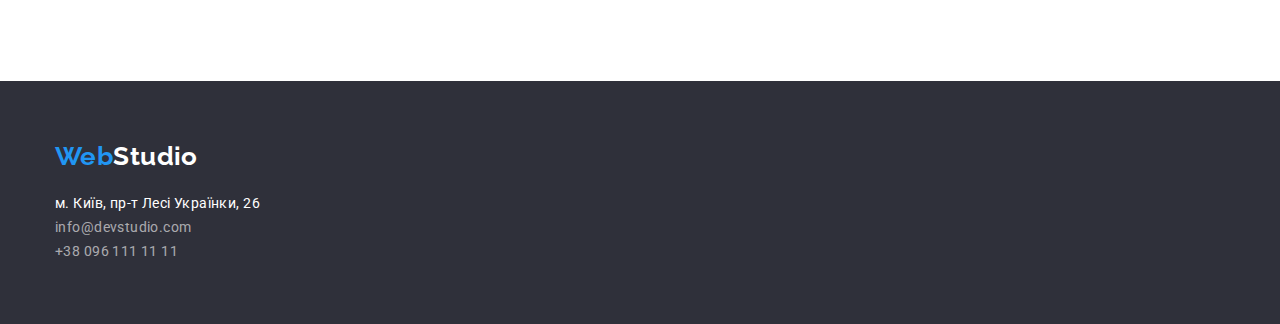
==== commit 6ddcb118: "корректировки" ====
--- a/portfolio.html
+++ b/portfolio.html
@@ -85,7 +85,7 @@
                 height="294"
       
               />
-              <div class="demonstration container">
+              <div class="demonstration">
                 <h2 class="demonstration-title">Технокряк</h2>
                 <p class="demonstration-text">Веб-сайт</p>
               </div>
@@ -98,7 +98,7 @@
                 height="294"
               
               />
-              <div class="demonstration container">
+              <div class="demonstration">
                 <h2 class="demonstration-title">Постер</h2>
                 <p class="demonstration-text">Дизайн</p>
               </div>
@@ -111,7 +111,7 @@
                 height="294"
   
               />
-              <div class="demonstration container">
+              <div class="demonstration">
                 <h2 class="demonstration-title">Ресторан Seafood</h2>
                 <p class="demonstration-text">Додаток</p>
               </div>
@@ -124,7 +124,7 @@
                 height="294"
               
               />
-              <div class="demonstration container">
+              <div class="demonstration">
                 <h2 class="demonstration-title">Проєкт Prime</h2>
                 <p class="demonstration-text">Маркетинг</p>
               </div>
@@ -137,7 +137,7 @@
                 height="294"
     
               />
-              <div class="demonstration container">
+              <div class="demonstration">
                 <h2 class="demonstration-title">Проєкт Boxes</h2>
                 <p class="demonstration-text">Додаток</p>
               </div>
@@ -150,7 +150,7 @@
                 height="294"
         
               />
-              <div class="demonstration container">
+              <div class="demonstration">
                 <h2 class="demonstration-title">Inspiration has no Borders</h2>
                 <p class="demonstration-text">Веб-сайт</p>
               </div>
@@ -163,7 +163,7 @@
                 height="294"
   
               />
-              <div class="demonstration container">
+              <div class="demonstration">
                 <h2 class="demonstration-title">Видання Limited Edition</h2>
                 <p class="demonstration-text">Дизайн</p>
               </div>
@@ -176,7 +176,7 @@
                 height="294"
 
               />
-              <div class="demonstration container">
+              <div class="demonstration">
                 <h2 class="demonstration-title">Проєкт LAB</h2>
                 <p class="demonstration-text">Маркетинг</p>
               </div>
@@ -189,7 +189,7 @@
                 height="294"
           
               />
-              <div class="demonstration container">
+              <div class="demonstration">
                 <h2 class="demonstration-title">Growing Business</h2>
                 <p class="demonstration-text">Додаток</p>
               </div>
--- a/css/styles.css
+++ b/css/styles.css
@@ -47,7 +47,7 @@
 
 .header {
   padding: 24px 0;
-  border: 1px solid #ececec;
+  border-bottom: 1px solid #ececec;
 }
 
 .container.header {
@@ -71,7 +71,6 @@
 .contact {
   display: flex;
   column-gap: 50px;
-  margin-left: auto;
   margin: 0;
   padding: 0;
 }
@@ -84,7 +83,7 @@
 }
 
 .section.team {
-  background: #f5f4fa;
+  background-color: #f5f4fa;
 }
 
 .footer-logo {
@@ -236,7 +235,7 @@
 }
 
 .section.about {
-  padding: 0;
+  padding-top: 0;
 }
 
 .container-about {
@@ -360,7 +359,6 @@
 
   color: #212121;
   background: #f5f4fa;
-  border-radius: 4px;
   font-family: inherit;
   font-style: normal;
   font-weight: 500;
@@ -377,7 +375,6 @@
 
   color: #ffffff;
   background: var(--accent-btn-color);
-  border-radius: 4px;
   font-family: inherit;
   font-style: normal;
   font-weight: 500;
@@ -441,13 +438,9 @@
   border: 1px solid #eeeeee;
 }
 
-.container.demonstration {
-  padding-top: 20px;
-  padding-bottom: 20px;
-  padding-left: 24px;
-  padding-right: 24px;
-  border: 1px solid #eeeeee;
-  width: 322px;
+.demonstration {
+  padding: 20px 24px;
+  border: 1px solid #eeeeee;
 }
 
 .demonstration-title {
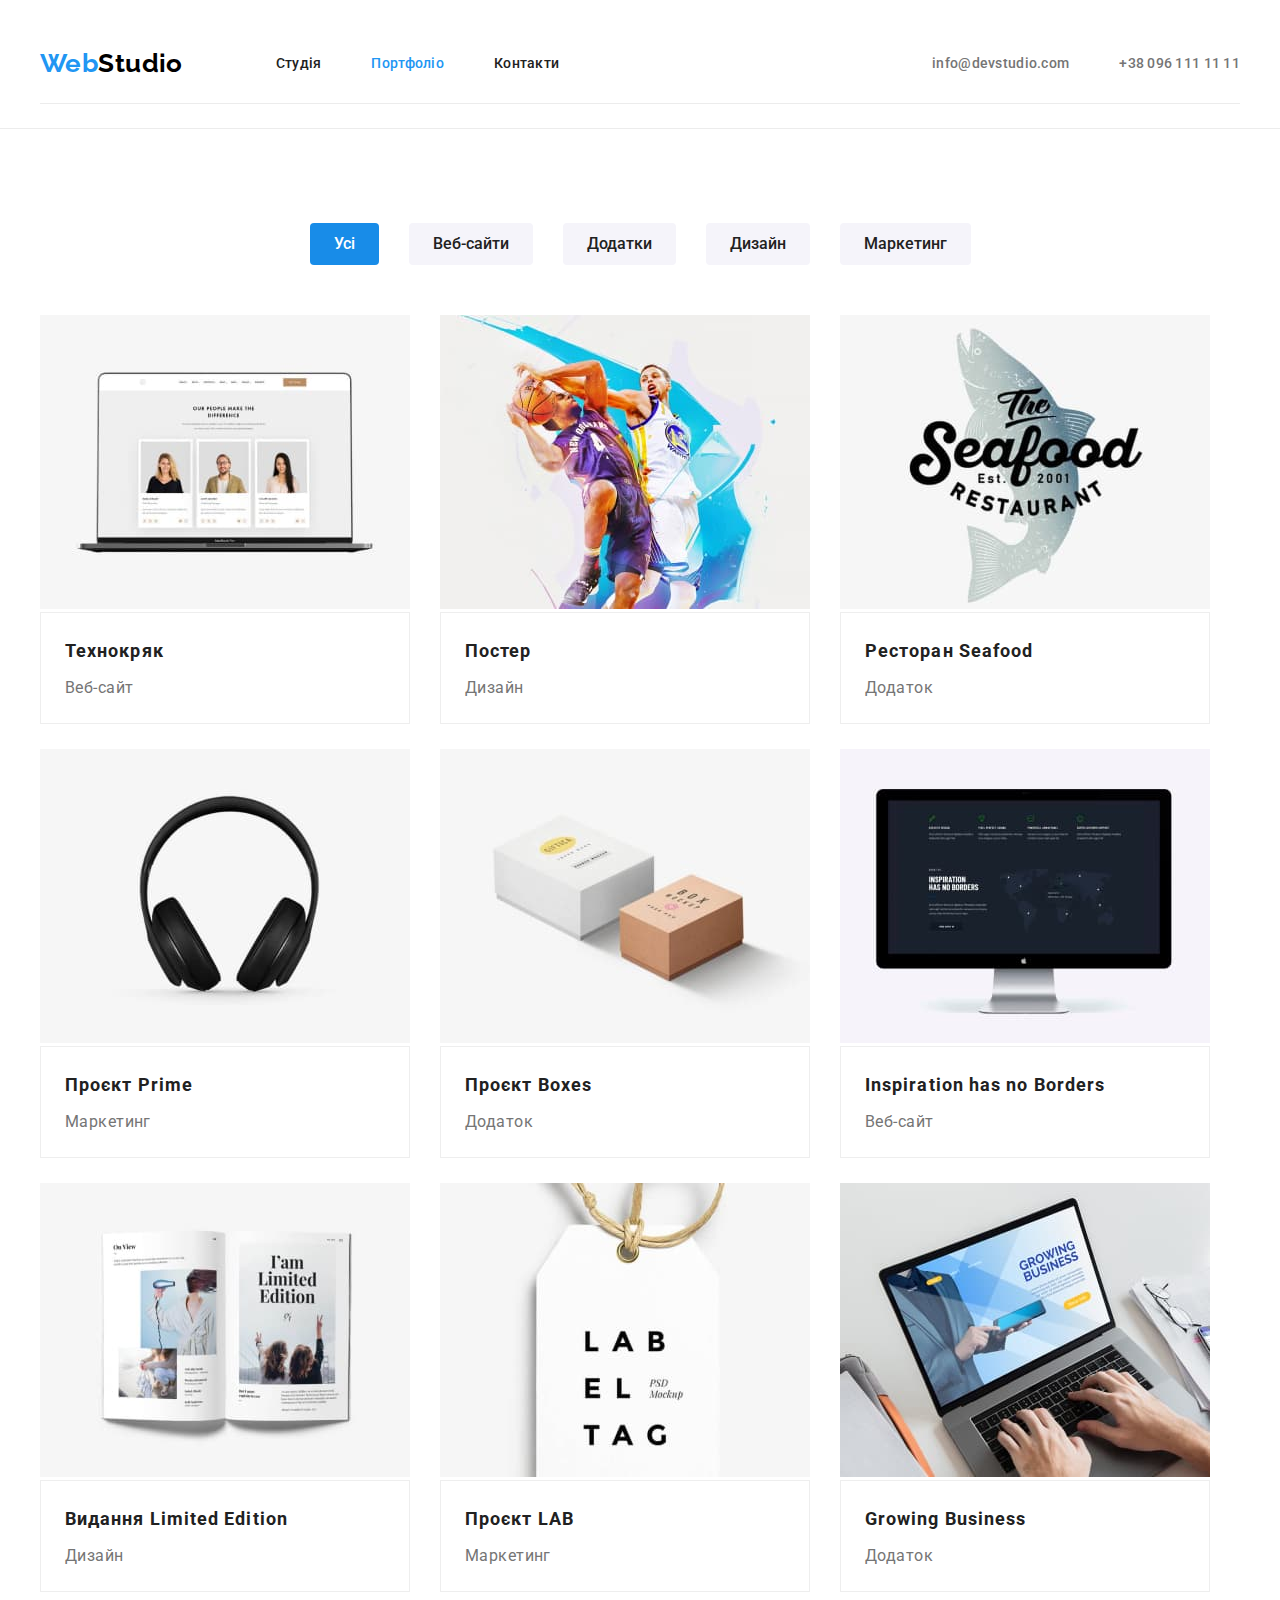
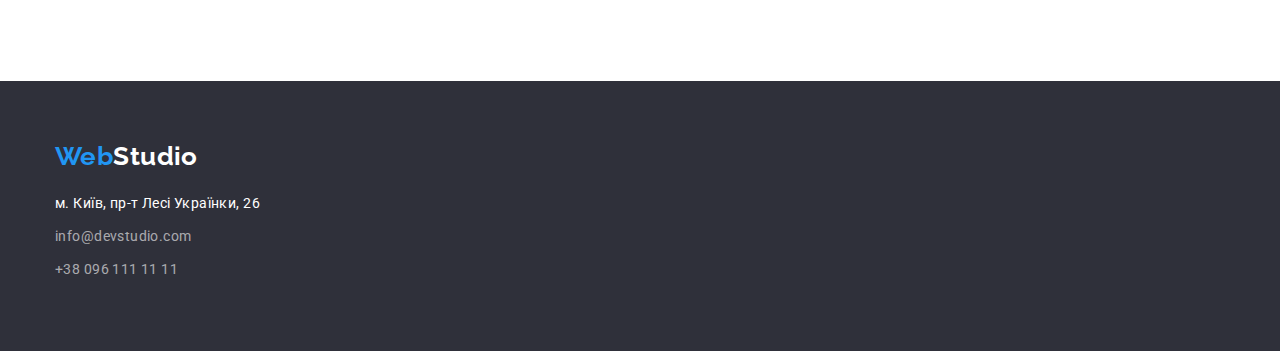
==== commit d902a485: "Исправления в футере" ====
--- a/portfolio.html
+++ b/portfolio.html
@@ -207,17 +207,17 @@
         >
         <address>
           <ul class="footer-list">
-            <li">
+            <li class="footer-link">
               <a href="#" class="footer-adress">
                 м. Київ, пр-т Лесі Українки, 26</a
               >
             </li>
-            <li>
+            <li class="footer-link">
               <a href="mailto:info@devstudio.com" class="footer-contact"
                 >info@devstudio.com</a
               >
             </li>
-            <li>
+            <li class="footer-link">
               <a href="tel:+380961111111" class="footer-contact"
                 >+38 096 111 11 11</a
               >
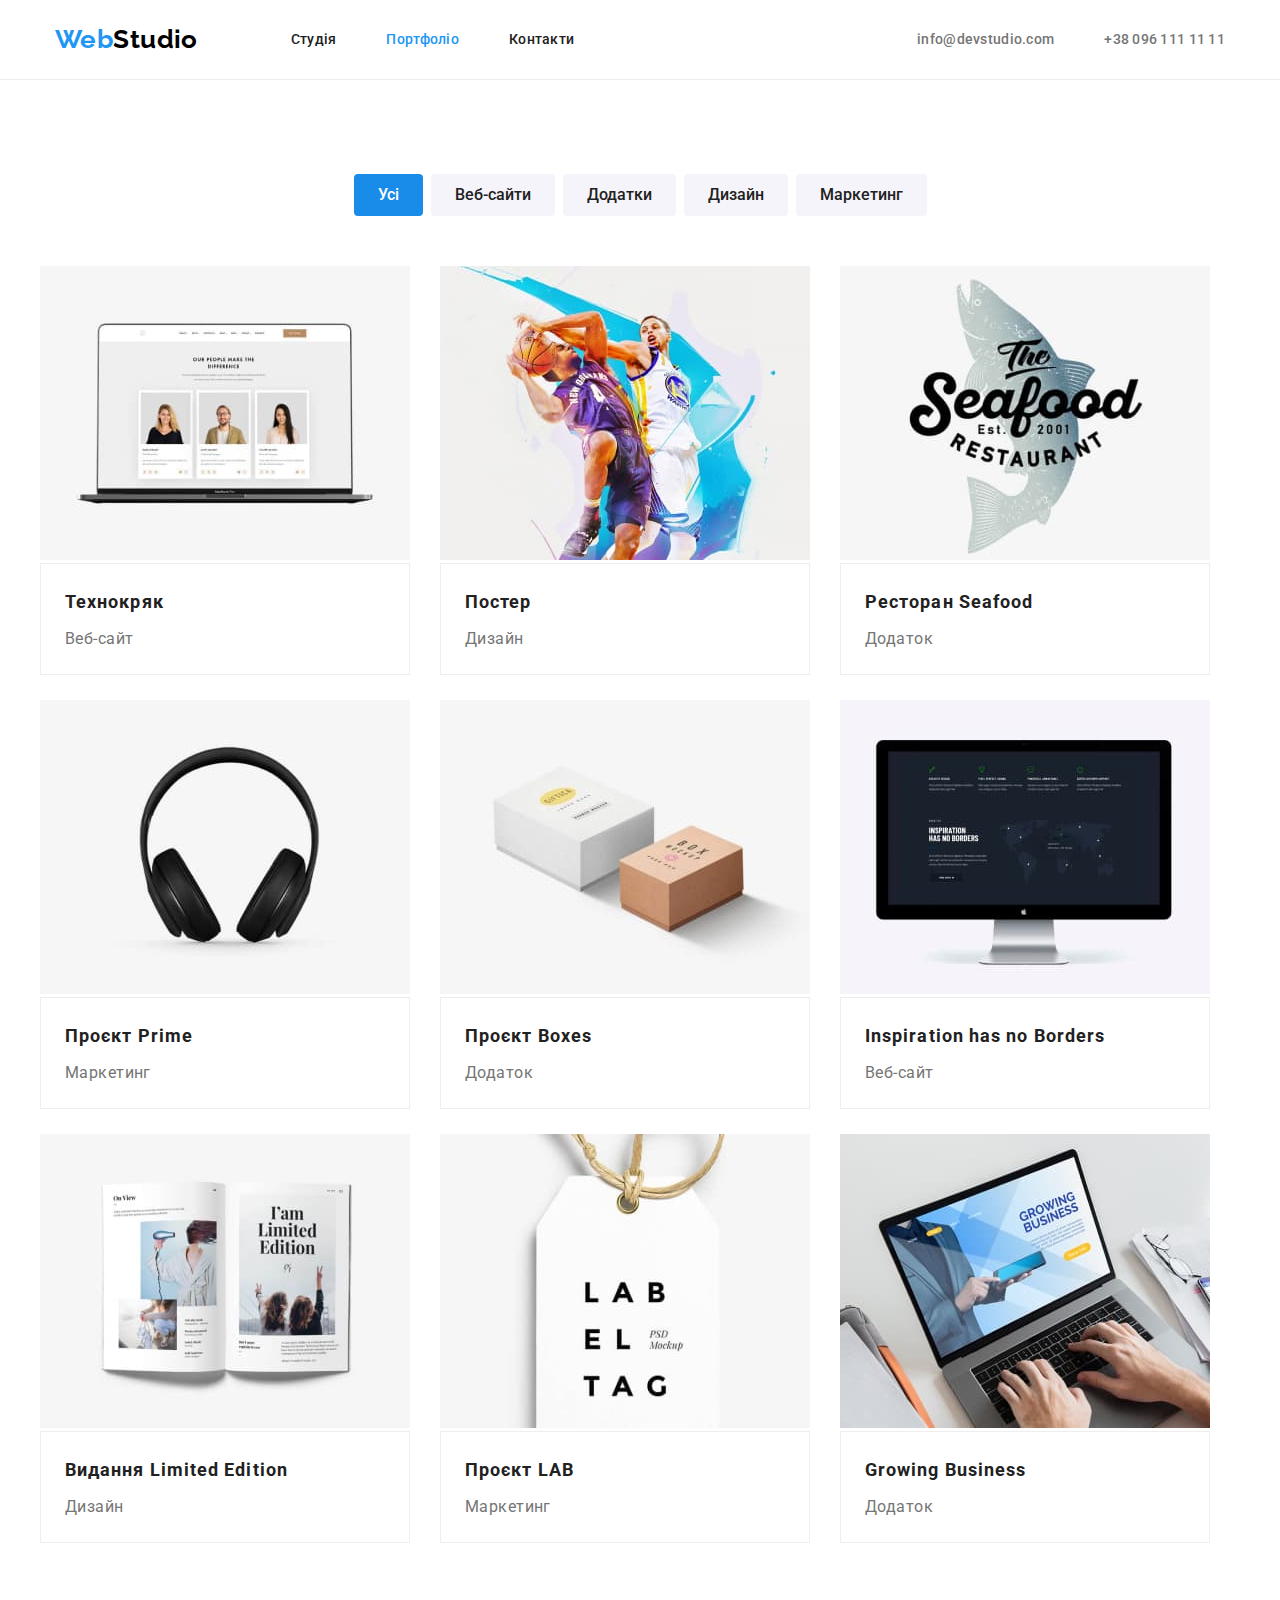
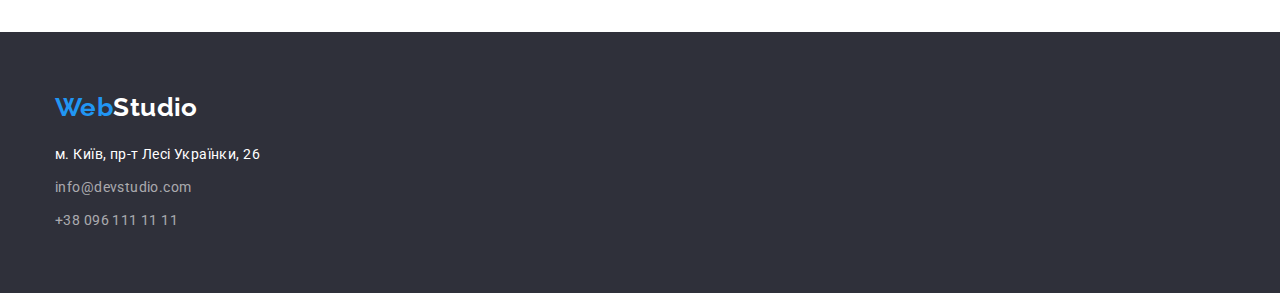
==== commit 9f8dd908: "внесение корректировок в контейнерах" ====
--- a/portfolio.html
+++ b/portfolio.html
@@ -18,7 +18,7 @@
 
   <body>
     <header class="header">
-      <div class="header container">
+      <div class="container">
         <nav class="main nav">
           <a class="logo" href="./index.html"
             ><span class="color-logo">Web</span
@@ -49,7 +49,7 @@
     </header>
     <main>
       <section class="section">
-        <div class="buttons container">
+        <div class="container buttons-container">
           <h1 class="portfolio-title"></h1>
           <ul class="portfolio-list">
             <li>
@@ -76,7 +76,7 @@
           </ul>
         </div>
 
-          <ul class="images container">
+          <ul class="container images-container">
             <li class="post">
               <img
                 src="./images/techno.jpg"
--- a/css/styles.css
+++ b/css/styles.css
@@ -50,7 +50,7 @@
   border-bottom: 1px solid #ececec;
 }
 
-.container.header {
+.header .container {
   display: flex;
   align-items: center;
 }
@@ -75,7 +75,7 @@
   padding: 0;
 }
 
-.container.hero {
+.hero-container {
   width: 696px;
   text-align: center;
   padding-top: 0;
@@ -87,7 +87,6 @@
 }
 
 .footer-logo {
-  width: 145px;
   display: block;
   margin-bottom: 20px;
 }
@@ -238,7 +237,7 @@
   padding-top: 0;
 }
 
-.container-about {
+.list-about {
   width: 270px;
 }
 
@@ -261,7 +260,7 @@
   line-height: 1.16;
 }
 
-.container-work-list {
+.work-list {
   padding: 0;
   margin: 0;
   display: flex;
@@ -312,7 +311,7 @@
   padding-bottom: 94px;
 }
 
-.container.buttons {
+.buttons-container {
   align-items: center;
   display: flex;
   justify-content: center;
@@ -326,7 +325,7 @@
   display: flex;
   padding: 0;
   margin: 0;
-  column-gap: 30px;
+  column-gap: 8px;
   margin-bottom: 50px;
 }
 
@@ -335,7 +334,7 @@
   height: 404px;
 }
 
-.container.images {
+.images-container {
   margin-top: 0;
   margin-bottom: 0;
   display: flex;
@@ -478,7 +477,6 @@
 
 .footer-list {
   display: block;
-  width: 231px;
   margin: 0;
   padding: 0;
   flex-direction: column;
@@ -512,3 +510,7 @@
 .footer-link {
   margin-bottom: 9px;
 }
+
+.footer-link:last-child {
+  margin-bottom: 0;
+}
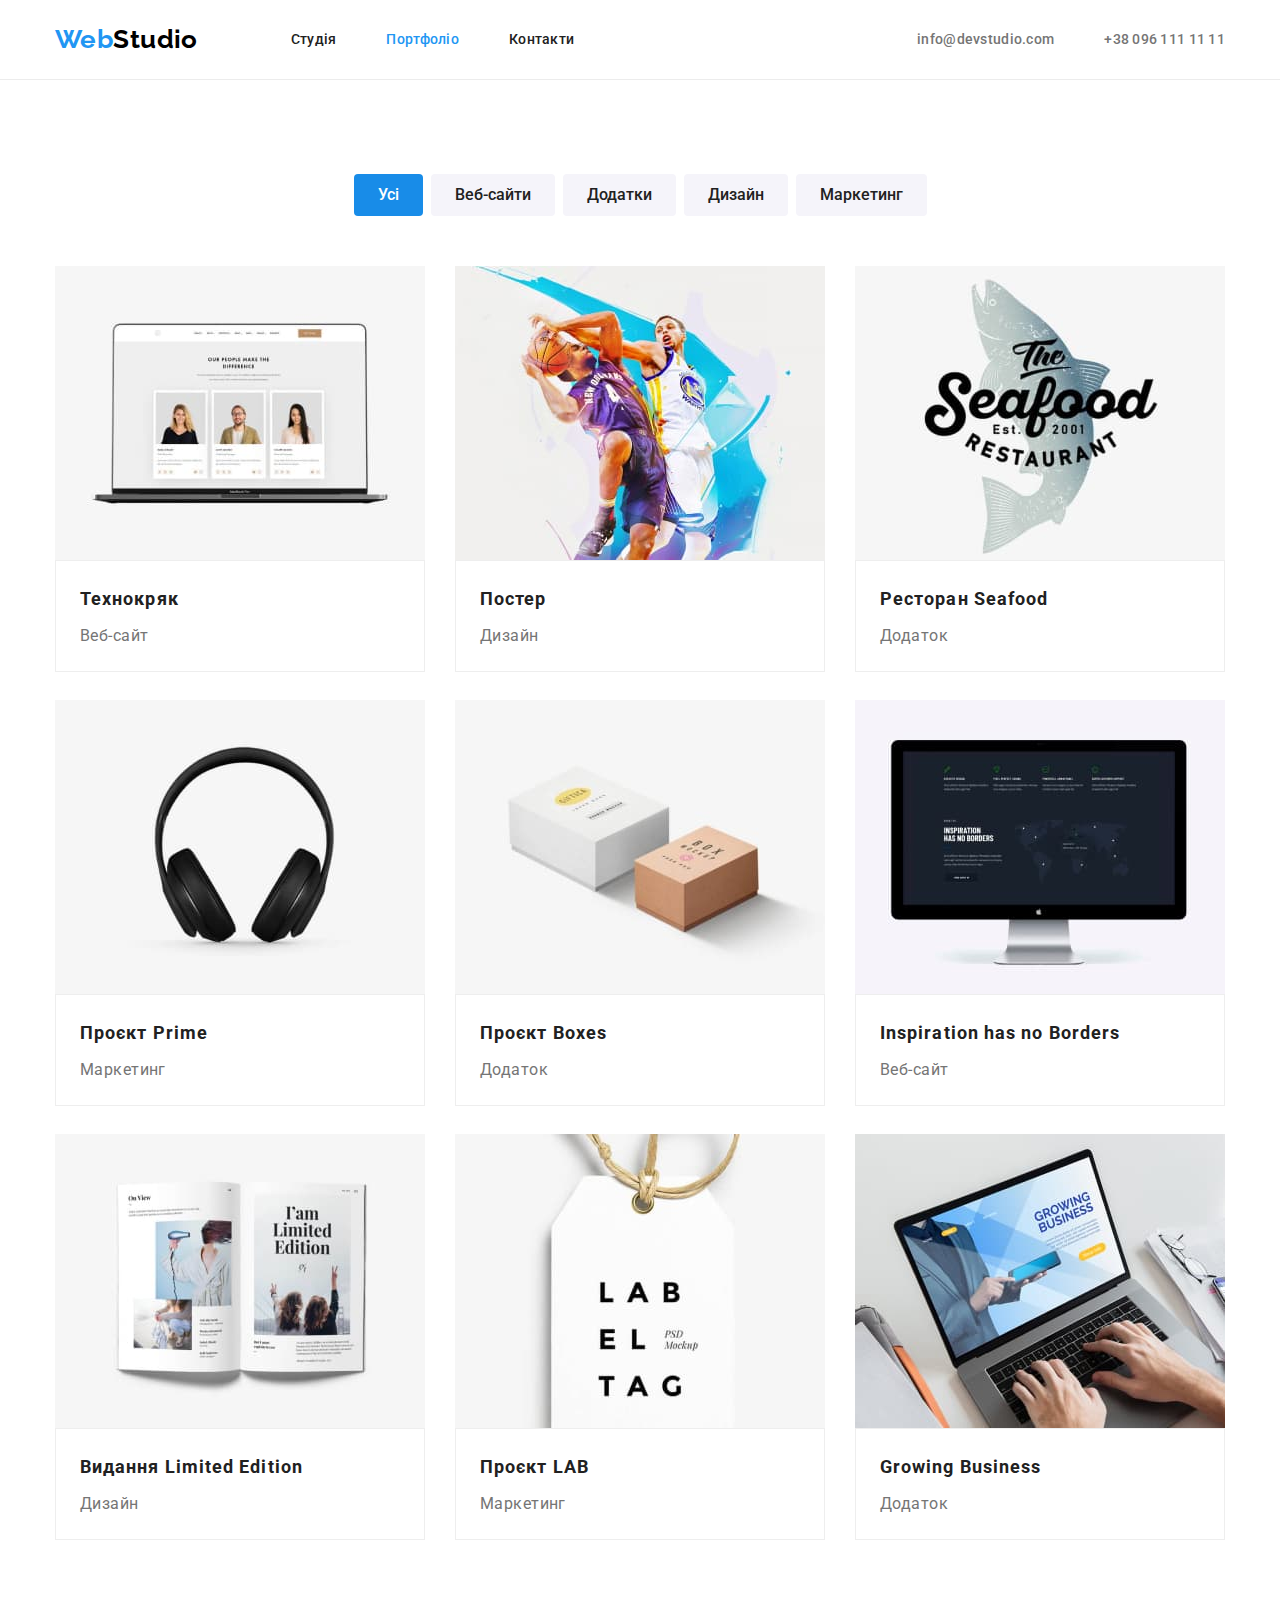
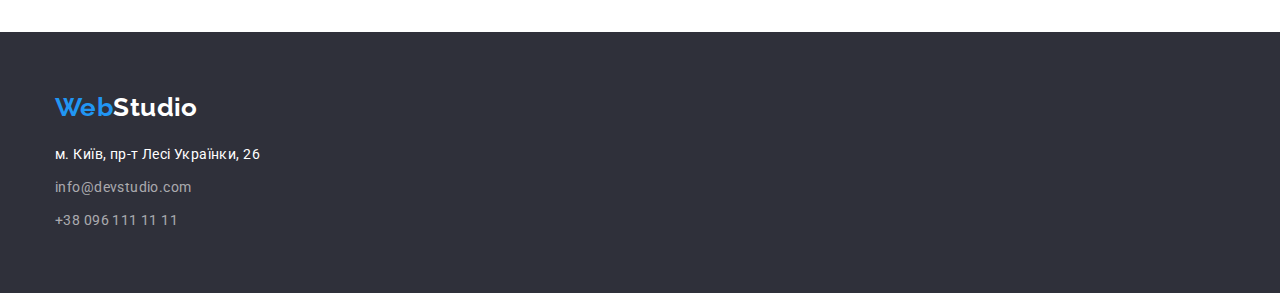
==== commit acd8d3b7: "корректировки к странице портфолио" ====
--- a/portfolio.html
+++ b/portfolio.html
@@ -49,8 +49,8 @@
     </header>
     <main>
       <section class="section">
-        <div class="container buttons-container">
-          <h1 class="portfolio-title"></h1>
+        <div class="container">
+          <h1 class="visually-hidden"></h1>
           <ul class="portfolio-list">
             <li>
               <button class="active button" type="button">Усі</button>
@@ -74,16 +74,14 @@
               </button>
             </li>
           </ul>
-        </div>
-
-          <ul class="container images-container">
+
+          <ul class="list-presentation">
             <li class="post">
               <img
                 src="./images/techno.jpg"
                 alt="Презентація"
                 width="370"
                 height="294"
-      
               />
               <div class="demonstration">
                 <h2 class="demonstration-title">Технокряк</h2>
@@ -96,7 +94,6 @@
                 alt="basketball"
                 width="370"
                 height="294"
-              
               />
               <div class="demonstration">
                 <h2 class="demonstration-title">Постер</h2>
@@ -109,7 +106,6 @@
                 alt="Рибний ресторан"
                 width="370"
                 height="294"
-  
               />
               <div class="demonstration">
                 <h2 class="demonstration-title">Ресторан Seafood</h2>
@@ -122,7 +118,6 @@
                 alt="Навушники"
                 width="370"
                 height="294"
-              
               />
               <div class="demonstration">
                 <h2 class="demonstration-title">Проєкт Prime</h2>
@@ -135,7 +130,6 @@
                 alt="Коробки"
                 width="370"
                 height="294"
-    
               />
               <div class="demonstration">
                 <h2 class="demonstration-title">Проєкт Boxes</h2>
@@ -148,7 +142,6 @@
                 alt="Монітор"
                 width="370"
                 height="294"
-        
               />
               <div class="demonstration">
                 <h2 class="demonstration-title">Inspiration has no Borders</h2>
@@ -161,7 +154,6 @@
                 alt="Книга лімітоване видання"
                 width="370"
                 height="294"
-  
               />
               <div class="demonstration">
                 <h2 class="demonstration-title">Видання Limited Edition</h2>
@@ -174,7 +166,6 @@
                 alt="Проект лаб"
                 width="370"
                 height="294"
-
               />
               <div class="demonstration">
                 <h2 class="demonstration-title">Проєкт LAB</h2>
@@ -187,7 +178,6 @@
                 alt="Навчання на ноутбуці"
                 width="370"
                 height="294"
-          
               />
               <div class="demonstration">
                 <h2 class="demonstration-title">Growing Business</h2>
@@ -198,7 +188,7 @@
         </div>
       </section>
     </main>
-    
+
     <footer class="footer">
       <div class="container">
         <a class="footer-logo" href="./index.html"
--- a/css/styles.css
+++ b/css/styles.css
@@ -30,6 +30,12 @@
   margin: 0;
 }
 
+img {
+  display: block;
+  max-width: 100%;
+  height: auto;
+}
+
 /* Container */
 
 .container {
@@ -82,7 +88,7 @@
   padding-bottom: 0;
 }
 
-.section.team {
+.section-team {
   background-color: #f5f4fa;
 }
 
@@ -183,7 +189,7 @@
   letter-spacing: 0.02em;
 }
 
-.section.hero {
+.hero-section {
   padding-top: 200px;
   padding-bottom: 200px;
   background: #2f303a;
@@ -233,7 +239,7 @@
   border: none;
 }
 
-.section.about {
+.section-about {
   padding-top: 0;
 }
 
@@ -311,12 +317,6 @@
   padding-bottom: 94px;
 }
 
-.buttons-container {
-  align-items: center;
-  display: flex;
-  justify-content: center;
-}
-
 .portfolio-nav {
   filter: drop-shadow(0px 4px 4px rgba(0, 0, 0, 0.25));
 }
@@ -327,6 +327,7 @@
   margin: 0;
   column-gap: 8px;
   margin-bottom: 50px;
+  justify-content: center;
 }
 
 .post {
@@ -334,7 +335,7 @@
   height: 404px;
 }
 
-.images-container {
+.list-presentation {
   margin-top: 0;
   margin-bottom: 0;
   display: flex;
